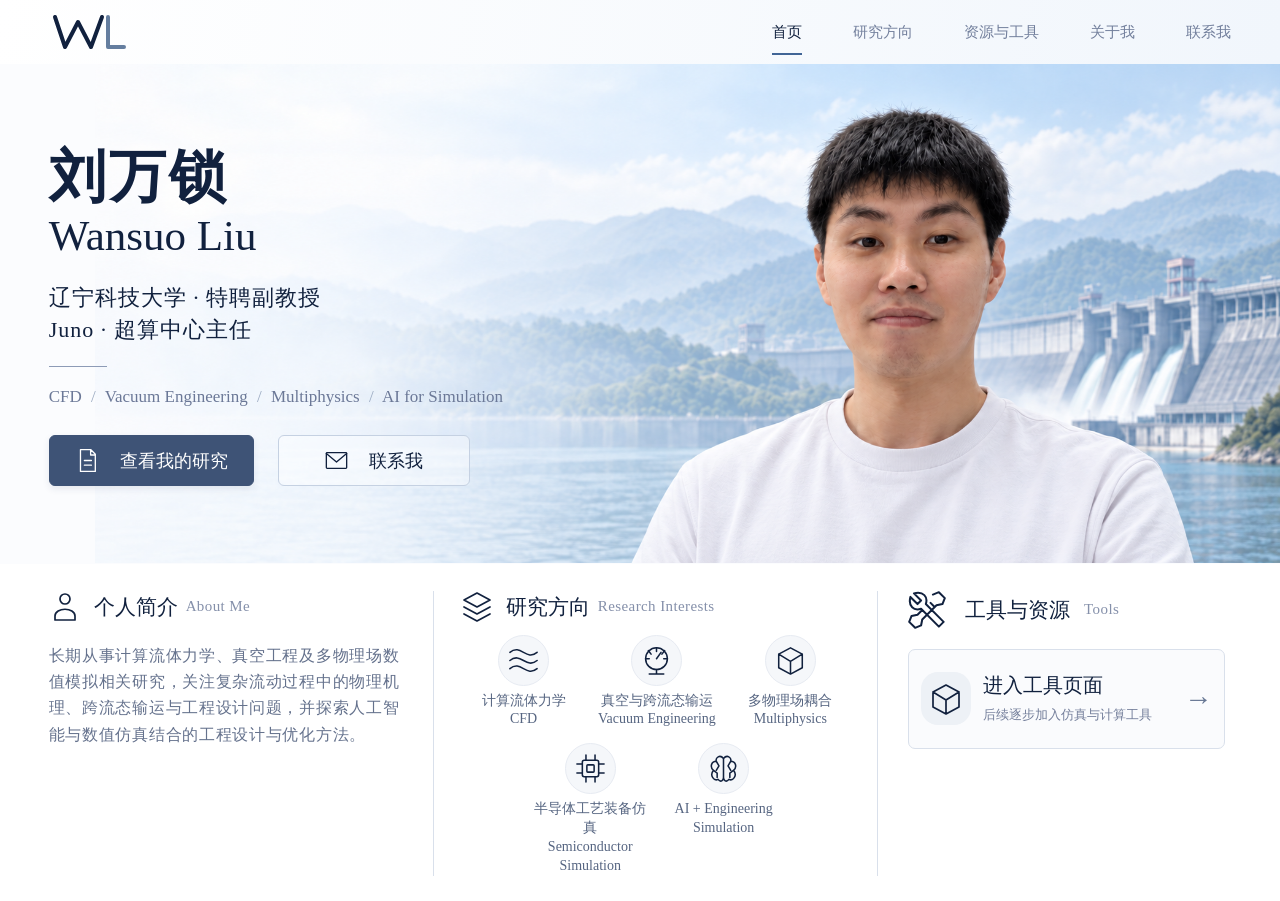
==== index.html @ 95e62588 "Add WL logo and copyable contact email dialog; version static resources" ====
<!doctype html>
<html lang="zh-CN">
<head>
  <meta charset="utf-8"><meta name="viewport" content="width=device-width, initial-scale=1">
  <title>刘万锁 Wansuo Liu | 个人主页</title>
  <meta name="description" content="刘万锁，辽宁科技大学特聘副教授，Juno 超算中心主任。计算流体力学、真空工程、多物理场耦合及 AI 工程仿真。">
  <link rel="icon" href="assets/favicon.svg" type="image/svg+xml"><link rel="stylesheet" href="styles.css?v=20260923-2">
</head>
<body>
  <svg class="icon-defs" xmlns="http://www.w3.org/2000/svg" aria-hidden="true"><defs>
    <symbol id="person" viewBox="0 0 32 32"><circle cx="16" cy="8" r="5"/><path d="M6 29v-4c0-9 20-9 20 0v4z"/></symbol>
    <symbol id="layers" viewBox="0 0 32 32"><path d="m3 9 13-7 13 7-13 7zM3 16l13 7 13-7M3 23l13 7 13-7"/></symbol>
    <symbol id="cube" viewBox="0 0 32 32"><path d="m3 9 13-7 13 7v15l-13 7-13-7zM3 9l13 8 13-8M16 17v14"/></symbol>
    <symbol id="waves" viewBox="0 0 32 32"><path d="M1 7c12-10 18 10 30 0M1 16c12-10 18 10 30 0M1 25c12-10 18 10 30 0"/></symbol>
    <symbol id="gauge" viewBox="0 0 32 32"><circle cx="16" cy="14" r="12"/><path d="M16 2v4M4 14h4M24 14h4M7 5l3 4M25 5l-3 4M16 14l5-7M16 26v5M8 31h16"/></symbol>
    <symbol id="chip" viewBox="0 0 32 32"><rect x="7" y="7" width="18" height="18" rx="2"/><rect x="12" y="12" width="8" height="8" rx="1"/><path d="M11 1v6M21 1v6M11 25v6M21 25v6M1 11h6M1 21h6M25 11h6M25 21h6"/></symbol>
    <symbol id="brain" viewBox="0 0 32 32"><path d="M16 5c-4-5-9-1-8 3-6 0-7 7-3 10-5 6 1 12 5 10 3 4 6 1 6-2V5Zm0 0c4-5 9-1 8 3 6 0 7 7 3 10 5 6-1 12-5 10-3 4-6 1-6-2M8 8l3 5-3 5M5 18l4 3v5M24 8l-3 5 3 5M27 18l-4 3v5"/></symbol>
    <symbol id="tools" viewBox="0 0 32 32"><path d="m5 2 6 6-3 3-6-6c-2 8 3 12 9 10l15 15 4-4-15-15C17 5 13 0 5 2ZM21 3l5-2 5 5-2 5-5 1-12 12-1 5-5 2-5-5 2-5 5-1 4-4M19 10l3 3"/></symbol>
    <symbol id="mail" viewBox="0 0 32 32"><rect x="3" y="6" width="26" height="20" rx="1"/><path d="m3 7 13 11L29 7"/></symbol>
    <symbol id="document" viewBox="0 0 32 32"><path d="M7 2h13l6 6v22H7zM20 2v7h6M12 16h9M12 22h9"/></symbol>
  </defs></svg>
  <header class="site-header">
    <a class="brand" href="index.html" aria-label="刘万锁 首页"><img class="brand-logo" src="assets/logo.svg" width="80" height="48" alt="WL 标志"></a>
    <nav aria-label="主导航"><a class="active" href="index.html" aria-current="page">首页</a><a href="#research">研究方向</a><a href="tools.html">资源与工具</a><a href="#about">关于我</a><button type="button" data-contact>联系我</button></nav>
  </header>
  <main>
    <section class="hero" aria-labelledby="name">
      <img class="hero-art" src="assets/hero.png" alt="刘万锁身着白色上衣，背景为浅蓝色水库、水坝与群山" fetchpriority="high">
      <div class="hero-copy">
        <h1 id="name">刘万锁<span lang="en">Wansuo Liu</span></h1>
        <p class="affiliation">辽宁科技大学 · 特聘副教授<br>Juno · 超算中心主任</p>
        <div class="rule"></div>
        <p class="specialties" lang="en">CFD <i>/</i> Vacuum Engineering <i>/</i> Multiphysics <i>/</i> AI for Simulation</p>
        <div class="actions"><a class="button primary" href="#research"><svg><use href="#document"/></svg>查看我的研究</a><button class="button secondary" type="button" data-contact><svg><use href="#mail"/></svg>联系我</button></div>
      </div>
    </section>
    <div class="information">
      <section class="column about" id="about" aria-labelledby="about-title">
        <h2 id="about-title"><svg><use href="#person"/></svg>个人简介 <span lang="en">About Me</span></h2>
        <p>长期从事计算流体力学、真空工程及多物理场数值模拟相关研究，关注复杂流动过程中的物理机理、跨流态输运与工程设计问题，并探索人工智能与数值仿真结合的工程设计与优化方法。</p>
      </section>
      <section class="column research" id="research" aria-labelledby="research-title">
        <h2 id="research-title"><svg><use href="#layers"/></svg>研究方向 <span lang="en">Research Interests</span></h2>
        <ul class="research-grid">
          <li><div class="round-icon"><svg><use href="#waves"/></svg></div><span>计算流体力学</span><small lang="en">CFD</small></li>
          <li><div class="round-icon"><svg><use href="#gauge"/></svg></div><span>真空与跨流态输运</span><small lang="en">Vacuum Engineering</small></li>
          <li><div class="round-icon"><svg><use href="#cube"/></svg></div><span>多物理场耦合</span><small lang="en">Multiphysics</small></li>
          <li><div class="round-icon"><svg><use href="#chip"/></svg></div><span>半导体工艺装备仿真</span><small lang="en">Semiconductor<br>Simulation</small></li>
          <li><div class="round-icon"><svg><use href="#brain"/></svg></div><span lang="en">AI + Engineering<br>Simulation</span></li>
        </ul>
      </section>
      <section class="column resources" aria-labelledby="tools-title">
        <h2 id="tools-title"><svg><use href="#tools"/></svg>工具与资源 <span lang="en">Tools</span></h2>
        <a class="tool-entry" href="tools.html"><span class="tool-icon"><svg><use href="#cube"/></svg></span><span><strong>进入工具页面</strong><small>后续逐步加入仿真与计算工具</small></span><span class="arrow" aria-hidden="true">→</span></a>
      </section>
    </div>
  </main>
  <dialog id="contact-dialog" aria-labelledby="contact-title" aria-describedby="contact-note">
    <button class="dialog-close" aria-label="关闭" type="button">×</button>
    <span class="contact-label" lang="en">CONTACT</span>
    <h2 id="contact-title">联系我</h2>
    <p id="contact-note">欢迎通过邮箱与我联系。</p>
    <label class="email-label" for="contact-email">电子邮箱</label>
    <input id="contact-email" type="text" value="loerwalson@sina.com" readonly spellcheck="false" aria-label="电子邮箱地址">
    <div class="contact-actions"><button class="button primary" id="copy-email" type="button">复制邮箱地址</button><a class="email-link" href="mailto:loerwalson@sina.com">发送邮件 ↗</a></div>
    <p id="copy-status" role="status" aria-live="polite"></p>
  </dialog>
  <script src="script.js?v=20260923-2"></script>
</body></html>
---- styles.css ----
:root{--ink:#11213e;--muted:#747f9b;--line:#d9e0eb;--serif:"Times New Roman","Noto Serif CJK SC","Songti SC",SimSun,serif;--sans:Arial,"Microsoft YaHei",sans-serif}*{box-sizing:border-box}html{scroll-behavior:smooth}body{margin:0;background:#fff;color:var(--ink);font-family:var(--serif);-webkit-font-smoothing:antialiased}a{color:inherit;text-decoration:none}button{font:inherit;color:inherit;cursor:pointer}button,a{-webkit-tap-highlight-color:transparent}a:focus-visible,button:focus-visible{outline:3px solid #527cab;outline-offset:5px}svg{width:32px;height:32px;fill:none;stroke:currentColor;stroke-width:1.7;stroke-linecap:round;stroke-linejoin:round;flex-shrink:0}.icon-defs{position:absolute;width:0;height:0;overflow:hidden}.site-header{height:64px;padding:0 3.8%;display:flex;align-items:center;justify-content:space-between;background:linear-gradient(100deg,#fff,#f1f6fc);gap:40px}.brand{display:flex;align-items:center;gap:15px;white-space:nowrap}.brand strong{font-size:28px}.brand span{font-size:21px;color:var(--muted)}nav{display:flex;align-items:center;justify-content:space-between;gap:clamp(24px,4vw,64px);height:100%;font-family:var(--sans);font-size:15px}nav a,nav button{position:relative;display:flex;align-items:center;height:100%;border:0;background:none;padding:0;color:#727f9c}nav a:hover,nav button:hover{color:var(--ink)}nav .active{color:var(--ink)}nav .active:after{content:"";position:absolute;bottom:9px;height:2px;background:#416596;left:0;right:0}.hero{position:relative;height:610px;overflow:hidden;background:#eff5fa}.hero-art{width:100%;height:100%;display:block;object-fit:cover;object-position:center}.hero-copy{position:absolute;top:142px;left:3.8%;width:44%;z-index:1}h1{margin:0;font-size:68px;line-height:1.12;font-weight:700;letter-spacing:3px}h1 span{display:block;font-size:50px;font-weight:400;letter-spacing:0;margin-top:3px}.affiliation{font-size:25px;line-height:1.45;letter-spacing:1px;margin:29px 0 0}.rule{height:1.5px;width:58px;background:#8d9bb6;margin:25px 0 21px}.specialties{font-size:19px;line-height:1.6;color:#6b7897;margin:0;white-space:nowrap}.specialties i{font-style:normal;color:#9cabc2;margin:0 8px}.actions{display:flex;gap:26px;margin-top:32px}.button{display:inline-flex;align-items:center;justify-content:center;gap:20px;min-height:59px;border:1px solid #c5d1e2;border-radius:6px;padding:12px 30px;font-size:20px;white-space:nowrap;transition:background .15s}.button svg{width:25px;height:25px}.primary{color:#fff;background:#3e5376;border-color:#3e5376;box-shadow:0 3px 7px #20395e18}.primary:hover{background:#2c4163}.secondary{background:#ffffff65;min-width:192px}.secondary:hover{background:#fff}.information{display:grid;grid-template-columns:32% 37% 31%;padding:36px 2.4% 48px 3.8%;min-height:412px}.column{min-width:0;padding:0 34px 0 0}.column+.column{border-left:1px solid var(--line);padding:0 28px 0 39px}h2{display:flex;align-items:center;gap:19px;font-weight:400;font-size:23px;margin:0 0 28px;white-space:nowrap}h2>span{font-size:16px;color:#8590aa;letter-spacing:.4px;margin-left:-5px}h2 svg{width:32px;height:32px}.about p{font-size:17px;color:#65728d;line-height:1.65;letter-spacing:.7px;margin:0}.research h2{margin-bottom:18px}.research-grid{display:grid;grid-template-columns:repeat(6,1fr);gap:23px 8px;list-style:none;margin:0;padding:0;text-align:center}.research-grid li{grid-column:span 2;color:#566581;font-size:15px;line-height:1.35}.research-grid li:nth-child(4){grid-column:2 /span 2}.research-grid li:nth-child(5){grid-column:4 /span 2}.round-icon{width:68px;height:68px;border:1px solid #e7ebf2;border-radius:50%;background:#f5f7fa;display:grid;place-items:center;margin:0 auto 6px;color:var(--ink)}.round-icon svg{width:35px;height:35px}.research-grid small{display:block;font-size:15px}.column.resources{padding-right:0;padding-left:45px}.tool-entry{display:flex;gap:18px;align-items:center;min-height:114px;border:1px solid var(--line);background:#fafbfd;border-radius:7px;padding:18px 16px}.tool-entry:hover{background:#f0f4f9;border-color:#a2b3ca}.tool-icon{background:#edf1f6;border-radius:17px;display:grid;place-items:center;width:59px;height:61px;flex-shrink:0}.tool-entry strong{font-weight:400;font-size:22px;display:block;white-space:nowrap}.tool-entry small{font-size:14px;color:var(--muted);display:block;margin-top:6px;line-height:1.5}.arrow{font-size:28px;margin-left:auto;color:#667693}.resources h2{gap:19px}.resources h2 svg{width:38px;height:38px}dialog{border:1px solid var(--line);border-radius:8px;padding:35px;max-width:calc(100% - 40px);color:var(--ink);box-shadow:0 12px 80px #142d4630}dialog::backdrop{background:#14233c66}dialog h2{margin-bottom:18px}dialog p{font-size:18px;line-height:1.6}dialog a{text-decoration:underline}.dialog-close{position:absolute;top:7px;right:12px;font-family:var(--sans);font-size:26px;border:0;background:none}.tools-main{max-width:1000px;margin:100px auto;padding:0 32px}.tools-main h1{font-size:42px;letter-spacing:0}.tools-main h1 span{font-size:25px;color:var(--muted);margin-top:12px}.tools-main p{margin:36px 0;color:var(--muted);font-size:20px}.tools-main .button{font-size:17px;min-height:48px}
@media(min-width:901px) and (max-height:950px){.hero{height:clamp(415px,55.5vh,526px)}.hero-copy{top:clamp(55px,9vh,86px)}h1{font-size:57px}h1 span{font-size:43px}.affiliation{font-size:22px;margin-top:22px}.rule{margin:20px 0 16px}.specialties{font-size:17px}.specialties i{margin:0 5px}.actions{margin-top:25px;gap:24px}.button{min-height:51px;font-size:18px;padding:10px 25px}.information{padding-top:27px;padding-bottom:25px;min-height:0}.column{padding-right:27px}.column+.column{padding-left:27px;padding-right:24px}.column.resources{padding-left:30px}h2{font-size:21px;gap:13px;margin-bottom:20px}h2>span{font-size:15px}.about p{font-size:16px;line-height:1.65}.research h2{margin-bottom:12px}.research-grid{row-gap:14px}.round-icon{width:51px;height:51px}.round-icon svg{width:29px;height:29px}.research-grid li,.research-grid small{font-size:14px}.tool-entry{min-height:100px;gap:12px;padding:14px 12px}.tool-entry strong{font-size:20px}.tool-entry small{font-size:13px}.tool-icon{width:50px;height:53px}}
@media(max-width:1100px) and (min-width:901px){.brand span{font-size:17px}nav{gap:25px}.hero-copy{width:50%}.specialties{font-size:15px}h2>span{display:none}.column.resources{padding-left:24px}.tool-entry{gap:9px}.tool-icon{width:40px}.tool-entry strong{font-size:18px}.tool-entry small{font-size:13px}}
@media(max-width:900px){.site-header{height:auto;min-height:95px;flex-wrap:wrap;padding:15px 6% 0;gap:12px}.brand strong{font-size:25px}.brand span{font-size:19px}nav{width:100%;height:40px;gap:12px;font-size:14px}nav .active:after{bottom:0}.hero{height:auto;padding:52px 6% 0;display:flex;flex-direction:column}.hero-copy{position:relative;top:auto;left:auto;width:100%;order:0}.hero-art{position:relative;order:1;width:calc(100% + 12vw);max-width:none;margin:26px -6vw 0;height:440px;object-fit:cover;object-position:80% center}.hero-copy h1{font-size:52px}.hero-copy h1 span{font-size:37px}.affiliation{font-size:21px;margin-top:23px}.specialties{white-space:normal;font-size:17px;max-width:520px}.rule{margin:22px 0 16px}.actions{gap:16px;margin-top:25px}.button{font-size:17px;min-height:50px;padding:10px 20px;gap:12px}.secondary{min-width:140px}.information{display:block;padding:0 6%;min-height:0}.column,.column+.column,.column.resources{padding:30px 0;border-left:0;border-bottom:1px solid var(--line)}.column:last-child{border-bottom:0;padding-bottom:42px}h2{font-size:22px;margin-bottom:20px}h2>span{font-size:15px}.about p{font-size:17px;line-height:1.85}.research-grid{max-width:540px;row-gap:24px;margin:auto}.tool-entry{max-width:540px}.tools-main{margin-top:60px}}
@media(max-width:480px){.hero{padding-top:38px}.hero-art{height:345px;object-position:77% center}.hero-copy h1{font-size:46px}.hero-copy h1 span{font-size:33px}.affiliation{font-size:19px;letter-spacing:0}.specialties{font-size:16px}.specialties i{margin:0 4px}.actions{gap:12px}.button{font-size:16px;padding:10px 16px}.secondary{min-width:125px}.research-grid{gap:22px 5px}.research-grid li,.research-grid small{font-size:13px}.round-icon{width:60px;height:60px}.tool-entry strong{font-size:20px}.tool-entry small{font-size:13px}}
@media(min-width:901px) and (max-height:950px){.hero{background:#fbfcfe}.hero-art{position:absolute;right:0;width:auto;height:100%;object-fit:contain;object-position:right top}}
@media(min-width:901px) and (max-height:800px){.hero{height:390px}.hero-copy{top:43px}h1{font-size:53px}h1 span{font-size:40px}.affiliation{margin-top:18px}.rule{margin:16px 0 14px}.actions{margin-top:20px}.information{padding-top:23px;padding-bottom:15px}.research-grid{row-gap:12px}}
.brand-logo{display:block;width:80px;height:48px}
#contact-dialog{width:460px;padding:38px 36px 24px;background:#fff}
.contact-label{display:block;font:11px var(--sans);letter-spacing:3px;color:var(--muted);margin-bottom:13px}
#contact-title{font-size:29px;margin-bottom:12px}
#contact-note{font-size:16px;color:var(--muted);margin:0 0 27px}
.email-label{display:block;font:13px var(--sans);color:#66758b;margin-bottom:9px}
#contact-email{display:block;width:100%;border:1px solid var(--line);border-radius:5px;background:#f7f9fc;color:var(--ink);font:20px var(--sans);padding:16px 14px;user-select:all}
#contact-email:focus{outline:2px solid #6b86ab;outline-offset:2px}
.contact-actions{display:flex;gap:25px;align-items:center;margin-top:22px}
.contact-actions .button{font:15px var(--sans);min-height:45px;padding:10px 18px}
.email-link{font-size:16px;text-decoration:none;white-space:nowrap}
#copy-status{min-height:22px;margin:17px 0 0;font:13px/1.6 var(--sans);color:#54715d}
@media(max-width:480px){#contact-dialog{padding:33px 23px 19px}.brand-logo{width:67px;height:40px}#contact-email{font-size:18px;padding:14px 11px}.contact-actions{gap:20px}.contact-actions .button{font-size:14px;padding:10px 14px}.email-link{font-size:15px}}
@media(prefers-reduced-motion:reduce){html{scroll-behavior:auto}*{transition:none!important}}
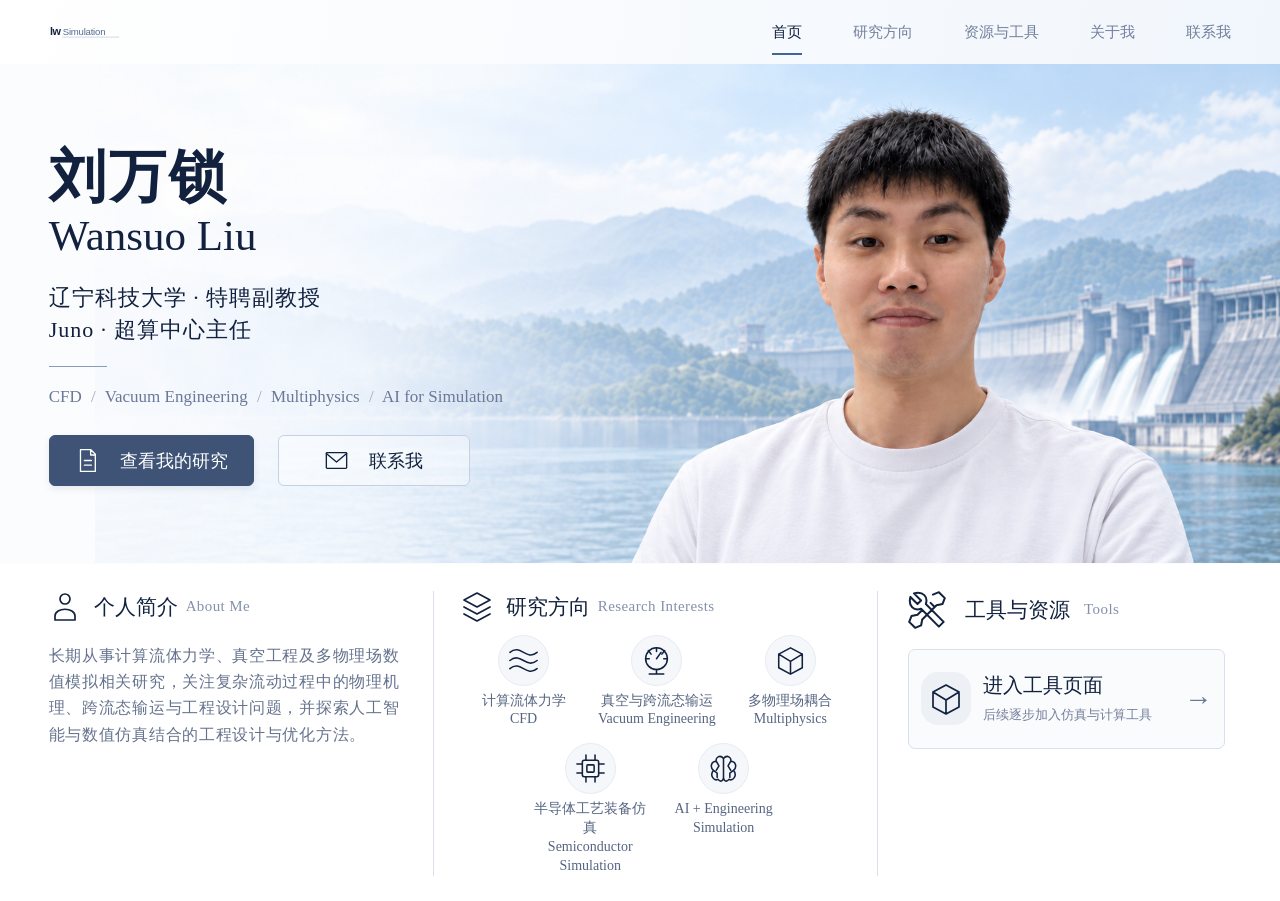
==== commit 11274776: "Sync homepage branding to lwSimulation" ====
--- a/index.html
+++ b/index.html
@@ -2,9 +2,9 @@
 <html lang="zh-CN">
 <head>
   <meta charset="utf-8"><meta name="viewport" content="width=device-width, initial-scale=1">
-  <title>刘万锁 Wansuo Liu | 个人主页</title>
-  <meta name="description" content="刘万锁，辽宁科技大学特聘副教授，Juno 超算中心主任。计算流体力学、真空工程、多物理场耦合及 AI 工程仿真。">
-  <link rel="icon" href="assets/favicon.svg" type="image/svg+xml"><link rel="stylesheet" href="styles.css?v=20260923-2">
+  <title>lwSimulation | 刘万锁 Wansuo Liu</title>
+  <meta name="description" content="lwSimulation — 刘万锁个人主页。辽宁科技大学特聘副教授，Juno 超算中心主任。计算流体力学、真空工程、多物理场耦合及 AI 工程仿真。">
+  <link rel="icon" href="assets/favicon.svg" type="image/svg+xml"><link rel="stylesheet" href="styles.css?v=20260923-3">
 </head>
 <body>
   <svg class="icon-defs" xmlns="http://www.w3.org/2000/svg" aria-hidden="true"><defs>
@@ -20,7 +20,7 @@
     <symbol id="document" viewBox="0 0 32 32"><path d="M7 2h13l6 6v22H7zM20 2v7h6M12 16h9M12 22h9"/></symbol>
   </defs></svg>
   <header class="site-header">
-    <a class="brand" href="index.html" aria-label="刘万锁 首页"><img class="brand-logo" src="assets/logo.svg" width="80" height="48" alt="WL 标志"></a>
+    <a class="brand" href="index.html" aria-label="lwSimulation 首页"><img class="brand-logo" src="assets/logo.svg" width="190" height="48" alt="lwSimulation"></a>
     <nav aria-label="主导航"><a class="active" href="index.html" aria-current="page">首页</a><a href="#research">研究方向</a><a href="tools.html">资源与工具</a><a href="#about">关于我</a><button type="button" data-contact>联系我</button></nav>
   </header>
   <main>
@@ -65,5 +65,5 @@
     <div class="contact-actions"><button class="button primary" id="copy-email" type="button">复制邮箱地址</button><a class="email-link" href="mailto:loerwalson@sina.com">发送邮件 ↗</a></div>
     <p id="copy-status" role="status" aria-live="polite"></p>
   </dialog>
-  <script src="script.js?v=20260923-2"></script>
+  <script src="script.js?v=20260923-3"></script>
 </body></html>
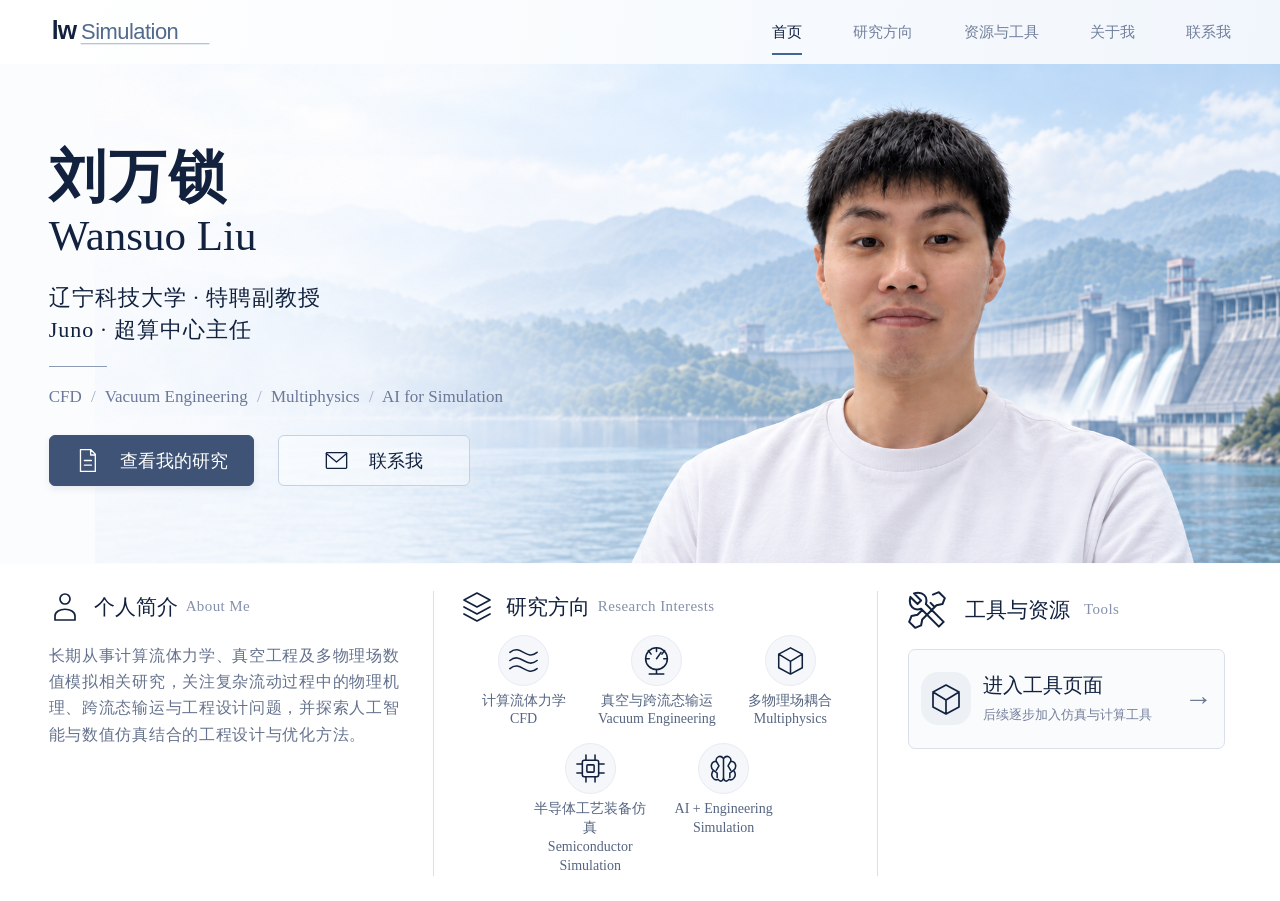
==== commit d39955d8: "Load lwSimulation brand styling" ====
--- a/index.html
+++ b/index.html
@@ -4,7 +4,7 @@
   <meta charset="utf-8"><meta name="viewport" content="width=device-width, initial-scale=1">
   <title>lwSimulation | 刘万锁 Wansuo Liu</title>
   <meta name="description" content="lwSimulation — 刘万锁个人主页。辽宁科技大学特聘副教授，Juno 超算中心主任。计算流体力学、真空工程、多物理场耦合及 AI 工程仿真。">
-  <link rel="icon" href="assets/favicon.svg" type="image/svg+xml"><link rel="stylesheet" href="styles.css?v=20260923-3">
+  <link rel="icon" href="assets/favicon.svg" type="image/svg+xml"><link rel="stylesheet" href="styles.css?v=20260923-3"><link rel="stylesheet" href="brand.css?v=20260923-1">
 </head>
 <body>
   <svg class="icon-defs" xmlns="http://www.w3.org/2000/svg" aria-hidden="true"><defs>
--- a/brand.css
+++ b/brand.css
@@ -0,0 +1 @@
+.brand-logo{display:block;width:184px;height:44px;object-fit:contain;object-position:left center}.brand{min-width:184px}@media(max-width:1100px) and (min-width:901px){.brand-logo{width:160px;height:40px}.brand{min-width:160px}}@media(max-width:900px){.brand-logo{width:166px;height:42px}.brand{min-width:0}}@media(max-width:480px){.brand-logo{width:150px;height:38px}}
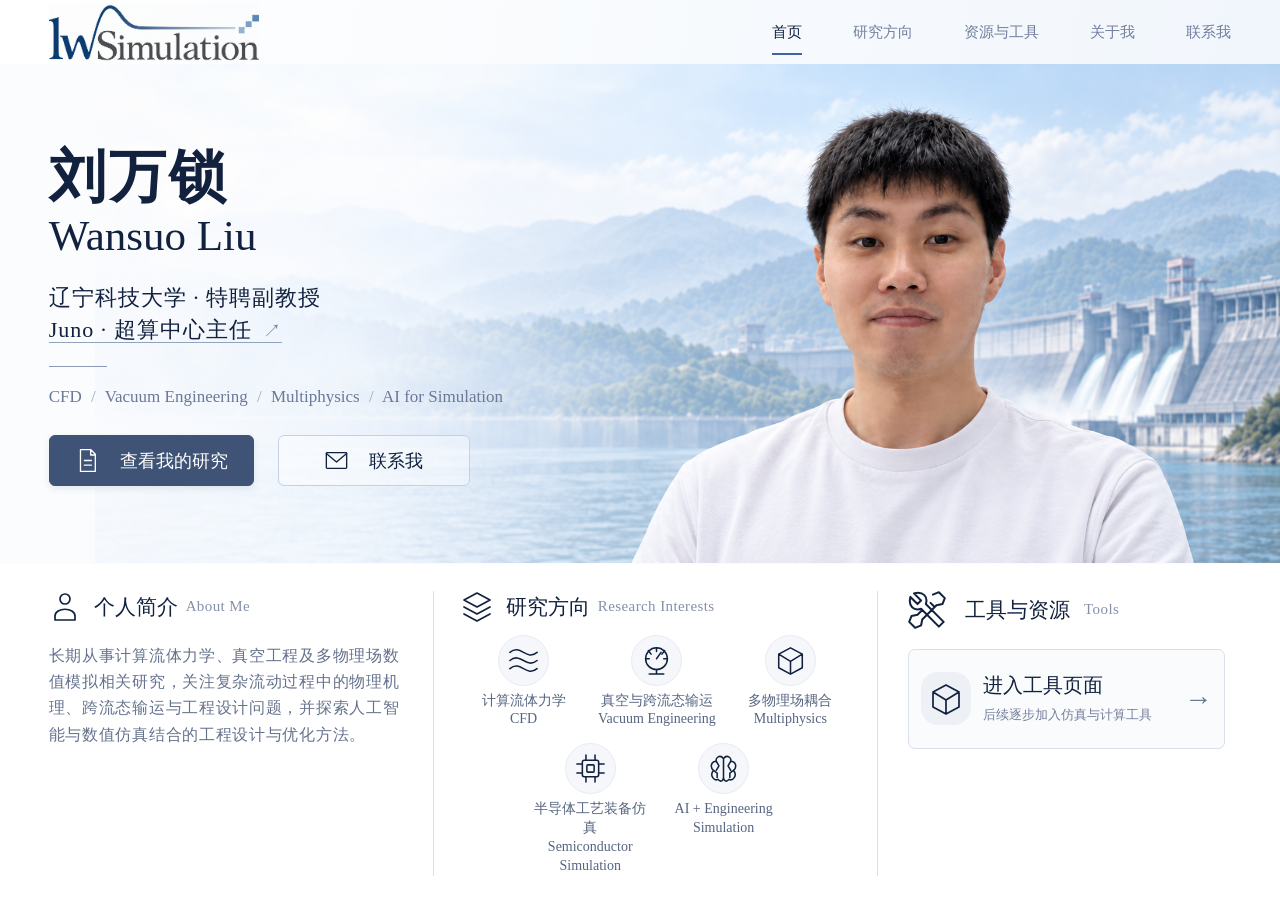
==== commit 1e428d3a: "Use supplied lwSimulation logo and add paged Juno research and engineering story" ====
--- a/index.html
+++ b/index.html
@@ -4,7 +4,7 @@
   <meta charset="utf-8"><meta name="viewport" content="width=device-width, initial-scale=1">
   <title>lwSimulation | 刘万锁 Wansuo Liu</title>
   <meta name="description" content="lwSimulation — 刘万锁个人主页。辽宁科技大学特聘副教授，Juno 超算中心主任。计算流体力学、真空工程、多物理场耦合及 AI 工程仿真。">
-  <link rel="icon" href="assets/favicon.svg" type="image/svg+xml"><link rel="stylesheet" href="styles.css?v=20260923-3"><link rel="stylesheet" href="brand.css?v=20260923-1">
+  <link rel="icon" href="assets/favicon.svg" type="image/svg+xml"><link rel="stylesheet" href="styles.css?v=20260923-3"><link rel="stylesheet" href="brand.css?v=20260924-1">
 </head>
 <body>
   <svg class="icon-defs" xmlns="http://www.w3.org/2000/svg" aria-hidden="true"><defs>
@@ -20,7 +20,7 @@
     <symbol id="document" viewBox="0 0 32 32"><path d="M7 2h13l6 6v22H7zM20 2v7h6M12 16h9M12 22h9"/></symbol>
   </defs></svg>
   <header class="site-header">
-    <a class="brand" href="index.html" aria-label="lwSimulation 首页"><img class="brand-logo" src="assets/logo.svg" width="190" height="48" alt="lwSimulation"></a>
+    <a class="brand" href="index.html" aria-label="lwSimulation 首页"><img class="brand-logo" src="assets/lwsimulation-logo.png" width="1254" height="1254" alt="lwSimulation"></a>
     <nav aria-label="主导航"><a class="active" href="index.html" aria-current="page">首页</a><a href="#research">研究方向</a><a href="tools.html">资源与工具</a><a href="#about">关于我</a><button type="button" data-contact>联系我</button></nav>
   </header>
   <main>
@@ -28,7 +28,7 @@
       <img class="hero-art" src="assets/hero.png" alt="刘万锁身着白色上衣，背景为浅蓝色水库、水坝与群山" fetchpriority="high">
       <div class="hero-copy">
         <h1 id="name">刘万锁<span lang="en">Wansuo Liu</span></h1>
-        <p class="affiliation">辽宁科技大学 · 特聘副教授<br>Juno · 超算中心主任</p>
+        <p class="affiliation">辽宁科技大学 · 特聘副教授<br><a class="juno-entry" href="juno.html">Juno · 超算中心主任 <span aria-hidden="true">↗</span></a></p>
         <div class="rule"></div>
         <p class="specialties" lang="en">CFD <i>/</i> Vacuum Engineering <i>/</i> Multiphysics <i>/</i> AI for Simulation</p>
         <div class="actions"><a class="button primary" href="#research"><svg><use href="#document"/></svg>查看我的研究</a><button class="button secondary" type="button" data-contact><svg><use href="#mail"/></svg>联系我</button></div>
--- a/brand.css
+++ b/brand.css
@@ -1 +1,8 @@
-.brand-logo{display:block;width:184px;height:44px;object-fit:contain;object-position:left center}.brand{min-width:184px}@media(max-width:1100px) and (min-width:901px){.brand-logo{width:160px;height:40px}.brand{min-width:160px}}@media(max-width:900px){.brand-logo{width:166px;height:42px}.brand{min-width:0}}@media(max-width:480px){.brand-logo{width:150px;height:38px}}
+/* Use the supplied image unchanged; the frame hides its large white margins. */
+.brand{position:relative;display:block;width:210px;height:59px;min-width:210px;overflow:hidden;flex-shrink:0}
+.brand .brand-logo{position:absolute;display:block;width:116%;height:auto;max-width:none;left:-7.8%;top:-144%;mix-blend-mode:multiply}
+.juno-entry{border-bottom:1px solid #91a3bd;text-decoration:none;text-underline-offset:5px;transition:color .2s}
+.juno-entry span{font:18px Arial,sans-serif;margin-left:5px;color:#7288a6}
+.juno-entry:hover{color:#496d99;border-color:#496d99}
+@media(max-width:1100px){.brand{width:185px;height:52px;min-width:185px}}
+@media(max-width:480px){.brand{width:168px;height:47px;min-width:168px}.juno-entry span{font-size:15px}}
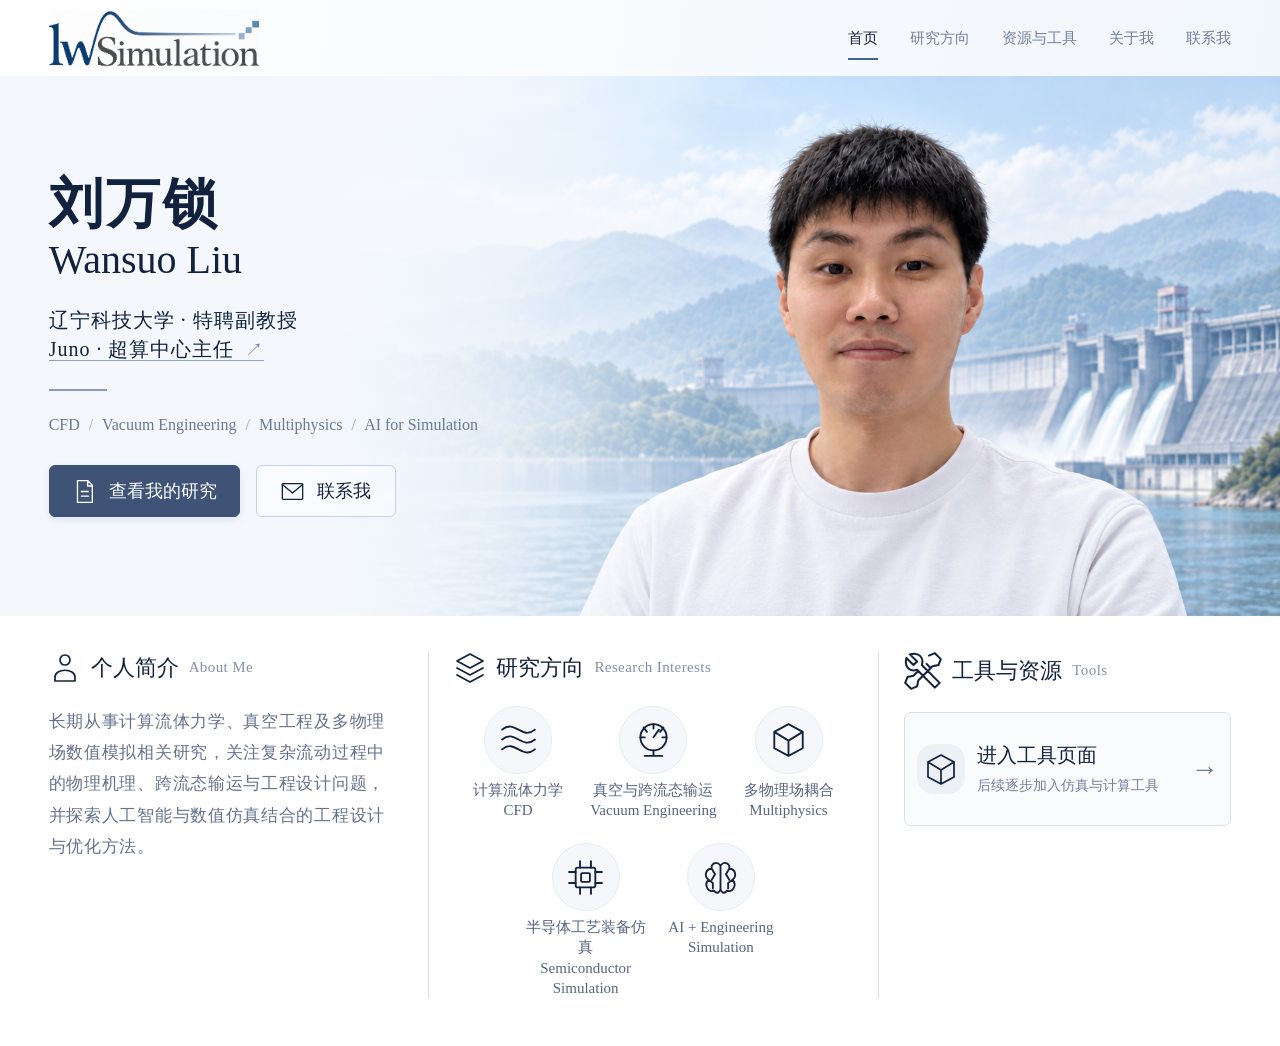
==== commit d39ad10b: "Make homepage responsive by width with stable layered hero" ====
--- a/index.html
+++ b/index.html
@@ -4,7 +4,7 @@
   <meta charset="utf-8"><meta name="viewport" content="width=device-width, initial-scale=1">
   <title>lwSimulation | 刘万锁 Wansuo Liu</title>
   <meta name="description" content="lwSimulation — 刘万锁个人主页。辽宁科技大学特聘副教授，Juno 超算中心主任。计算流体力学、真空工程、多物理场耦合及 AI 工程仿真。">
-  <link rel="icon" href="assets/favicon.svg" type="image/svg+xml"><link rel="stylesheet" href="styles.css?v=20260923-3"><link rel="stylesheet" href="brand.css?v=20260924-1">
+  <link rel="icon" href="assets/favicon.svg" type="image/svg+xml"><link rel="stylesheet" href="styles.css?v=20260924-2"><link rel="stylesheet" href="brand.css?v=20260924-1">
 </head>
 <body>
   <svg class="icon-defs" xmlns="http://www.w3.org/2000/svg" aria-hidden="true"><defs>
@@ -25,7 +25,9 @@
   </header>
   <main>
     <section class="hero" aria-labelledby="name">
-      <img class="hero-art" src="assets/hero.png" alt="刘万锁身着白色上衣，背景为浅蓝色水库、水坝与群山" fetchpriority="high">
+      <div class="hero-visual">
+      <img class="hero-art" src="assets/hero.png" alt="刘万锁身着白色上衣，背景为浅蓝色水库、水坝与群山" fetchpriority="high" width="1931" height="814">
+      </div>
       <div class="hero-copy">
         <h1 id="name">刘万锁<span lang="en">Wansuo Liu</span></h1>
         <p class="affiliation">辽宁科技大学 · 特聘副教授<br><a class="juno-entry" href="juno.html">Juno · 超算中心主任 <span aria-hidden="true">↗</span></a></p>
@@ -65,5 +67,5 @@
     <div class="contact-actions"><button class="button primary" id="copy-email" type="button">复制邮箱地址</button><a class="email-link" href="mailto:loerwalson@sina.com">发送邮件 ↗</a></div>
     <p id="copy-status" role="status" aria-live="polite"></p>
   </dialog>
-  <script src="script.js?v=20260923-3"></script>
+  <script src="script.js?v=20260924-2"></script>
 </body></html>
--- a/styles.css
+++ b/styles.css
@@ -1,10 +1,4 @@
 :root{--ink:#11213e;--muted:#747f9b;--line:#d9e0eb;--serif:"Times New Roman","Noto Serif CJK SC","Songti SC",SimSun,serif;--sans:Arial,"Microsoft YaHei",sans-serif}*{box-sizing:border-box}html{scroll-behavior:smooth}body{margin:0;background:#fff;color:var(--ink);font-family:var(--serif);-webkit-font-smoothing:antialiased}a{color:inherit;text-decoration:none}button{font:inherit;color:inherit;cursor:pointer}button,a{-webkit-tap-highlight-color:transparent}a:focus-visible,button:focus-visible{outline:3px solid #527cab;outline-offset:5px}svg{width:32px;height:32px;fill:none;stroke:currentColor;stroke-width:1.7;stroke-linecap:round;stroke-linejoin:round;flex-shrink:0}.icon-defs{position:absolute;width:0;height:0;overflow:hidden}.site-header{height:64px;padding:0 3.8%;display:flex;align-items:center;justify-content:space-between;background:linear-gradient(100deg,#fff,#f1f6fc);gap:40px}.brand{display:flex;align-items:center;gap:15px;white-space:nowrap}.brand strong{font-size:28px}.brand span{font-size:21px;color:var(--muted)}nav{display:flex;align-items:center;justify-content:space-between;gap:clamp(24px,4vw,64px);height:100%;font-family:var(--sans);font-size:15px}nav a,nav button{position:relative;display:flex;align-items:center;height:100%;border:0;background:none;padding:0;color:#727f9c}nav a:hover,nav button:hover{color:var(--ink)}nav .active{color:var(--ink)}nav .active:after{content:"";position:absolute;bottom:9px;height:2px;background:#416596;left:0;right:0}.hero{position:relative;height:610px;overflow:hidden;background:#eff5fa}.hero-art{width:100%;height:100%;display:block;object-fit:cover;object-position:center}.hero-copy{position:absolute;top:142px;left:3.8%;width:44%;z-index:1}h1{margin:0;font-size:68px;line-height:1.12;font-weight:700;letter-spacing:3px}h1 span{display:block;font-size:50px;font-weight:400;letter-spacing:0;margin-top:3px}.affiliation{font-size:25px;line-height:1.45;letter-spacing:1px;margin:29px 0 0}.rule{height:1.5px;width:58px;background:#8d9bb6;margin:25px 0 21px}.specialties{font-size:19px;line-height:1.6;color:#6b7897;margin:0;white-space:nowrap}.specialties i{font-style:normal;color:#9cabc2;margin:0 8px}.actions{display:flex;gap:26px;margin-top:32px}.button{display:inline-flex;align-items:center;justify-content:center;gap:20px;min-height:59px;border:1px solid #c5d1e2;border-radius:6px;padding:12px 30px;font-size:20px;white-space:nowrap;transition:background .15s}.button svg{width:25px;height:25px}.primary{color:#fff;background:#3e5376;border-color:#3e5376;box-shadow:0 3px 7px #20395e18}.primary:hover{background:#2c4163}.secondary{background:#ffffff65;min-width:192px}.secondary:hover{background:#fff}.information{display:grid;grid-template-columns:32% 37% 31%;padding:36px 2.4% 48px 3.8%;min-height:412px}.column{min-width:0;padding:0 34px 0 0}.column+.column{border-left:1px solid var(--line);padding:0 28px 0 39px}h2{display:flex;align-items:center;gap:19px;font-weight:400;font-size:23px;margin:0 0 28px;white-space:nowrap}h2>span{font-size:16px;color:#8590aa;letter-spacing:.4px;margin-left:-5px}h2 svg{width:32px;height:32px}.about p{font-size:17px;color:#65728d;line-height:1.65;letter-spacing:.7px;margin:0}.research h2{margin-bottom:18px}.research-grid{display:grid;grid-template-columns:repeat(6,1fr);gap:23px 8px;list-style:none;margin:0;padding:0;text-align:center}.research-grid li{grid-column:span 2;color:#566581;font-size:15px;line-height:1.35}.research-grid li:nth-child(4){grid-column:2 /span 2}.research-grid li:nth-child(5){grid-column:4 /span 2}.round-icon{width:68px;height:68px;border:1px solid #e7ebf2;border-radius:50%;background:#f5f7fa;display:grid;place-items:center;margin:0 auto 6px;color:var(--ink)}.round-icon svg{width:35px;height:35px}.research-grid small{display:block;font-size:15px}.column.resources{padding-right:0;padding-left:45px}.tool-entry{display:flex;gap:18px;align-items:center;min-height:114px;border:1px solid var(--line);background:#fafbfd;border-radius:7px;padding:18px 16px}.tool-entry:hover{background:#f0f4f9;border-color:#a2b3ca}.tool-icon{background:#edf1f6;border-radius:17px;display:grid;place-items:center;width:59px;height:61px;flex-shrink:0}.tool-entry strong{font-weight:400;font-size:22px;display:block;white-space:nowrap}.tool-entry small{font-size:14px;color:var(--muted);display:block;margin-top:6px;line-height:1.5}.arrow{font-size:28px;margin-left:auto;color:#667693}.resources h2{gap:19px}.resources h2 svg{width:38px;height:38px}dialog{border:1px solid var(--line);border-radius:8px;padding:35px;max-width:calc(100% - 40px);color:var(--ink);box-shadow:0 12px 80px #142d4630}dialog::backdrop{background:#14233c66}dialog h2{margin-bottom:18px}dialog p{font-size:18px;line-height:1.6}dialog a{text-decoration:underline}.dialog-close{position:absolute;top:7px;right:12px;font-family:var(--sans);font-size:26px;border:0;background:none}.tools-main{max-width:1000px;margin:100px auto;padding:0 32px}.tools-main h1{font-size:42px;letter-spacing:0}.tools-main h1 span{font-size:25px;color:var(--muted);margin-top:12px}.tools-main p{margin:36px 0;color:var(--muted);font-size:20px}.tools-main .button{font-size:17px;min-height:48px}
-@media(min-width:901px) and (max-height:950px){.hero{height:clamp(415px,55.5vh,526px)}.hero-copy{top:clamp(55px,9vh,86px)}h1{font-size:57px}h1 span{font-size:43px}.affiliation{font-size:22px;margin-top:22px}.rule{margin:20px 0 16px}.specialties{font-size:17px}.specialties i{margin:0 5px}.actions{margin-top:25px;gap:24px}.button{min-height:51px;font-size:18px;padding:10px 25px}.information{padding-top:27px;padding-bottom:25px;min-height:0}.column{padding-right:27px}.column+.column{padding-left:27px;padding-right:24px}.column.resources{padding-left:30px}h2{font-size:21px;gap:13px;margin-bottom:20px}h2>span{font-size:15px}.about p{font-size:16px;line-height:1.65}.research h2{margin-bottom:12px}.research-grid{row-gap:14px}.round-icon{width:51px;height:51px}.round-icon svg{width:29px;height:29px}.research-grid li,.research-grid small{font-size:14px}.tool-entry{min-height:100px;gap:12px;padding:14px 12px}.tool-entry strong{font-size:20px}.tool-entry small{font-size:13px}.tool-icon{width:50px;height:53px}}
-@media(max-width:1100px) and (min-width:901px){.brand span{font-size:17px}nav{gap:25px}.hero-copy{width:50%}.specialties{font-size:15px}h2>span{display:none}.column.resources{padding-left:24px}.tool-entry{gap:9px}.tool-icon{width:40px}.tool-entry strong{font-size:18px}.tool-entry small{font-size:13px}}
-@media(max-width:900px){.site-header{height:auto;min-height:95px;flex-wrap:wrap;padding:15px 6% 0;gap:12px}.brand strong{font-size:25px}.brand span{font-size:19px}nav{width:100%;height:40px;gap:12px;font-size:14px}nav .active:after{bottom:0}.hero{height:auto;padding:52px 6% 0;display:flex;flex-direction:column}.hero-copy{position:relative;top:auto;left:auto;width:100%;order:0}.hero-art{position:relative;order:1;width:calc(100% + 12vw);max-width:none;margin:26px -6vw 0;height:440px;object-fit:cover;object-position:80% center}.hero-copy h1{font-size:52px}.hero-copy h1 span{font-size:37px}.affiliation{font-size:21px;margin-top:23px}.specialties{white-space:normal;font-size:17px;max-width:520px}.rule{margin:22px 0 16px}.actions{gap:16px;margin-top:25px}.button{font-size:17px;min-height:50px;padding:10px 20px;gap:12px}.secondary{min-width:140px}.information{display:block;padding:0 6%;min-height:0}.column,.column+.column,.column.resources{padding:30px 0;border-left:0;border-bottom:1px solid var(--line)}.column:last-child{border-bottom:0;padding-bottom:42px}h2{font-size:22px;margin-bottom:20px}h2>span{font-size:15px}.about p{font-size:17px;line-height:1.85}.research-grid{max-width:540px;row-gap:24px;margin:auto}.tool-entry{max-width:540px}.tools-main{margin-top:60px}}
-@media(max-width:480px){.hero{padding-top:38px}.hero-art{height:345px;object-position:77% center}.hero-copy h1{font-size:46px}.hero-copy h1 span{font-size:33px}.affiliation{font-size:19px;letter-spacing:0}.specialties{font-size:16px}.specialties i{margin:0 4px}.actions{gap:12px}.button{font-size:16px;padding:10px 16px}.secondary{min-width:125px}.research-grid{gap:22px 5px}.research-grid li,.research-grid small{font-size:13px}.round-icon{width:60px;height:60px}.tool-entry strong{font-size:20px}.tool-entry small{font-size:13px}}
-@media(min-width:901px) and (max-height:950px){.hero{background:#fbfcfe}.hero-art{position:absolute;right:0;width:auto;height:100%;object-fit:contain;object-position:right top}}
-@media(min-width:901px) and (max-height:800px){.hero{height:390px}.hero-copy{top:43px}h1{font-size:53px}h1 span{font-size:40px}.affiliation{margin-top:18px}.rule{margin:16px 0 14px}.actions{margin-top:20px}.information{padding-top:23px;padding-bottom:15px}.research-grid{row-gap:12px}}
 .brand-logo{display:block;width:80px;height:48px}
 #contact-dialog{width:460px;padding:38px 36px 24px;background:#fff}
 .contact-label{display:block;font:11px var(--sans);letter-spacing:3px;color:var(--muted);margin-bottom:13px}
@@ -19,3 +13,73 @@
 #copy-status{min-height:22px;margin:17px 0 0;font:13px/1.6 var(--sans);color:#54715d}
 @media(max-width:480px){#contact-dialog{padding:33px 23px 19px}.brand-logo{width:67px;height:40px}#contact-email{font-size:18px;padding:14px 11px}.contact-actions{gap:20px}.contact-actions .button{font-size:14px;padding:10px 14px}.email-link{font-size:15px}}
 @media(prefers-reduced-motion:reduce){html{scroll-behavior:auto}*{transition:none!important}}
+
+/* Width-driven page frame: height never selects a desktop layout. */
+:root{--page-width:1600px;--page-gutter:clamp(20px,3.8vw,60px)}
+.site-header{max-width:var(--page-width);margin-inline:auto;padding-inline:var(--page-gutter);gap:24px;min-height:76px;height:auto}
+.site-header nav{min-height:76px;gap:clamp(18px,2.5vw,40px);flex-wrap:wrap;justify-content:flex-end}
+.site-header nav a,.site-header nav button{min-height:44px;height:auto;white-space:nowrap}
+.site-header nav .active:after{bottom:0}
+.hero{isolation:isolate;display:grid;grid-template-columns:43% minmax(0,57%);align-items:center;max-width:var(--page-width);margin-inline:auto;min-height:clamp(520px,42.15vw,675px);height:auto;padding:clamp(40px,4vw,64px) var(--page-gutter);background:#f4f8fc}
+.hero-visual{position:absolute;inset:0;z-index:-1;overflow:hidden;pointer-events:none}
+/* Composite fallback: the image scales only with container width, anchored at its base. */
+.hero-art{position:absolute;inset:auto 0 0;width:100%;height:auto;max-width:none;display:block;object-fit:cover;object-position:right bottom}
+.hero-visual:after{content:"";position:absolute;inset:0;background:linear-gradient(90deg,#f4f8fc 0%,#f4f8fcf2 25%,#f4f8fc99 40%,transparent 56%)}
+.hero-copy{position:relative;inset:auto;width:auto;min-width:0;grid-column:1;z-index:1}
+.hero-copy h1{font-size:clamp(48px,4.25vw,68px)}
+.hero-copy h1 span{font-size:clamp(36px,3.125vw,50px)}
+.affiliation{font-size:clamp(20px,1.56vw,25px);margin-top:clamp(22px,1.8vw,29px)}
+.specialties{font-size:clamp(16px,1.19vw,19px);white-space:normal;text-wrap:balance;max-width:34em}
+.specialties i{margin-inline:5px}
+.actions{flex-wrap:wrap;gap:16px;margin-top:28px}
+.button{min-height:52px;font-size:18px;padding:12px 22px;gap:12px}
+.secondary{min-width:140px}
+/* Future separate assets: add hero--layered to the section, replace hero-art with
+   a background-only image, then add img.hero-portrait inside hero-visual. */
+.hero--layered .hero-art{inset:0;height:100%;object-fit:cover}
+.hero-portrait{position:absolute;right:var(--portrait-right,7%);bottom:0;width:var(--portrait-width,34%);height:auto;z-index:1}
+.information{max-width:var(--page-width);margin-inline:auto;grid-template-columns:minmax(0,1fr) minmax(0,1.2fr) minmax(0,1fr);padding:36px var(--page-gutter) 48px;min-height:0;gap:clamp(20px,2vw,32px)}
+.column{padding:0}
+.column+.column,.column.resources{padding:0 0 0 clamp(20px,2vw,32px)}
+.information h2{flex-wrap:wrap;gap:10px;font-size:22px;white-space:normal;margin-bottom:22px}
+.information h2>span{margin-left:0;font-size:15px}
+.about p{font-size:17px;line-height:1.85}
+.tool-entry{flex-wrap:wrap;gap:12px;padding:16px 12px}
+.tool-entry strong{font-size:20px;white-space:normal}
+.tool-entry small{overflow-wrap:anywhere}
+.tool-icon{width:48px;height:50px}
+.column{scroll-margin-top:24px}
+@media(max-width:1000px){
+  .site-header{flex-wrap:wrap;gap:4px;padding-block:8px}
+  .site-header nav{min-height:44px;gap:8px 22px;justify-content:flex-start}
+  .hero{grid-template-columns:minmax(0,1fr);min-height:0;padding:40px var(--page-gutter) 0}
+  .hero-copy{grid-column:1}
+  .hero-visual{position:relative;inset:auto;z-index:0;grid-column:1;grid-row:2;margin:28px calc(-1 * var(--page-gutter)) 0;aspect-ratio:1.65}
+  .hero-art{width:130%;max-width:none;right:0;left:auto}
+  .hero-visual:after{background:linear-gradient(180deg,#f4f8fc,transparent 18%)}
+  .hero--layered .hero-art{width:100%}
+  .hero-portrait{width:var(--portrait-width-mobile,50%);right:var(--portrait-right-mobile,10%)}
+  .information{grid-template-columns:1fr 1fr;gap:28px}
+  .column+.column,.column.resources{padding:0;border-left:0}
+  .column.resources{grid-column:1 / -1;border-top:1px solid var(--line);padding-top:28px}
+  .tool-entry{max-width:540px}
+}
+@media(max-width:600px){
+  .site-header nav{width:100%;gap:4px 18px;font-size:14px}
+  .hero{padding-top:32px}
+  .hero-copy h1{font-size:46px}
+  .hero-copy h1 span{font-size:34px}
+  .affiliation{font-size:19px;letter-spacing:0}
+  .hero-visual{aspect-ratio:1.35}
+  .hero-art{width:155%}
+  .actions{gap:12px}
+  .button{font-size:16px;padding:10px 16px;min-height:48px}
+  .secondary{min-width:125px}
+  .information{grid-template-columns:minmax(0,1fr);padding-block:30px;gap:30px}
+  .column+.column,.column.resources{grid-column:auto;border-top:1px solid var(--line);padding-top:30px}
+  .research-grid{gap:22px 5px;max-width:540px;margin:auto}
+  .research-grid li,.research-grid small{font-size:13px}
+  .round-icon{width:60px;height:60px}
+  .tools-main{margin-top:48px;padding-inline:var(--page-gutter)}
+  .contact-actions{flex-wrap:wrap}
+}
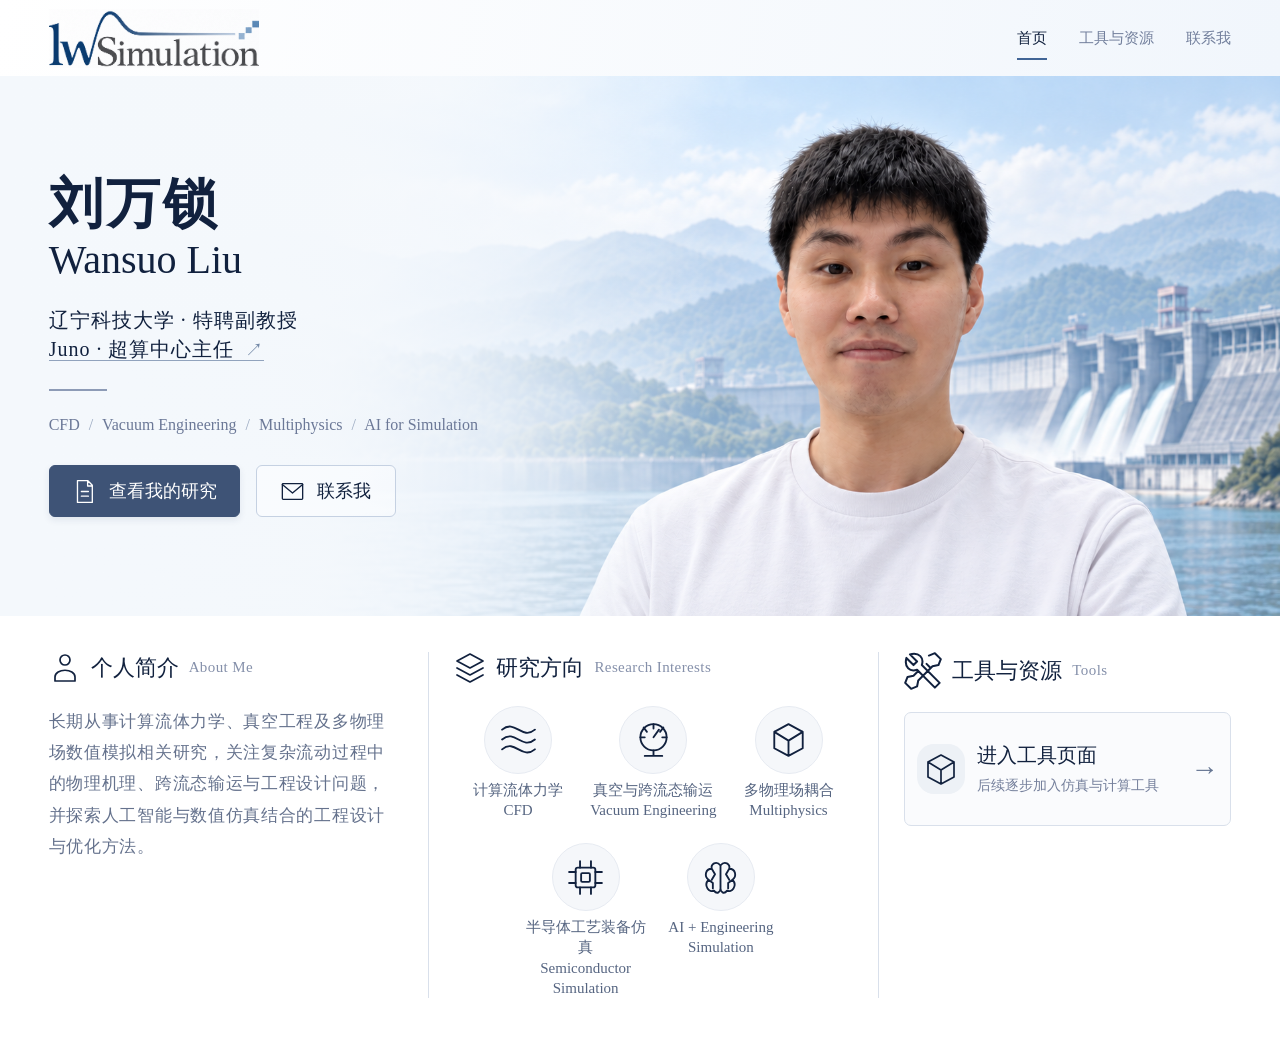
==== commit e3fb0c26: "Simplify homepage navigation" ====
--- a/index.html
+++ b/index.html
@@ -21,7 +21,7 @@
   </defs></svg>
   <header class="site-header">
     <a class="brand" href="index.html" aria-label="lwSimulation 首页"><img class="brand-logo" src="assets/lwsimulation-logo.png" width="1254" height="1254" alt="lwSimulation"></a>
-    <nav aria-label="主导航"><a class="active" href="index.html" aria-current="page">首页</a><a href="#research">研究方向</a><a href="tools.html">资源与工具</a><a href="#about">关于我</a><button type="button" data-contact>联系我</button></nav>
+    <nav aria-label="主导航"><a class="active" href="index.html" aria-current="page">首页</a><a href="tools.html">工具与资源</a><button type="button" data-contact>联系我</button></nav>
   </header>
   <main>
     <section class="hero" aria-labelledby="name">
@@ -33,7 +33,7 @@
         <p class="affiliation">辽宁科技大学 · 特聘副教授<br><a class="juno-entry" href="juno.html">Juno · 超算中心主任 <span aria-hidden="true">↗</span></a></p>
         <div class="rule"></div>
         <p class="specialties" lang="en">CFD <i>/</i> Vacuum Engineering <i>/</i> Multiphysics <i>/</i> AI for Simulation</p>
-        <div class="actions"><a class="button primary" href="#research"><svg><use href="#document"/></svg>查看我的研究</a><button class="button secondary" type="button" data-contact><svg><use href="#mail"/></svg>联系我</button></div>
+        <div class="actions"><a class="button primary" href="research.html"><svg><use href="#document"/></svg>查看我的研究</a><button class="button secondary" type="button" data-contact><svg><use href="#mail"/></svg>联系我</button></div>
       </div>
     </section>
     <div class="information">
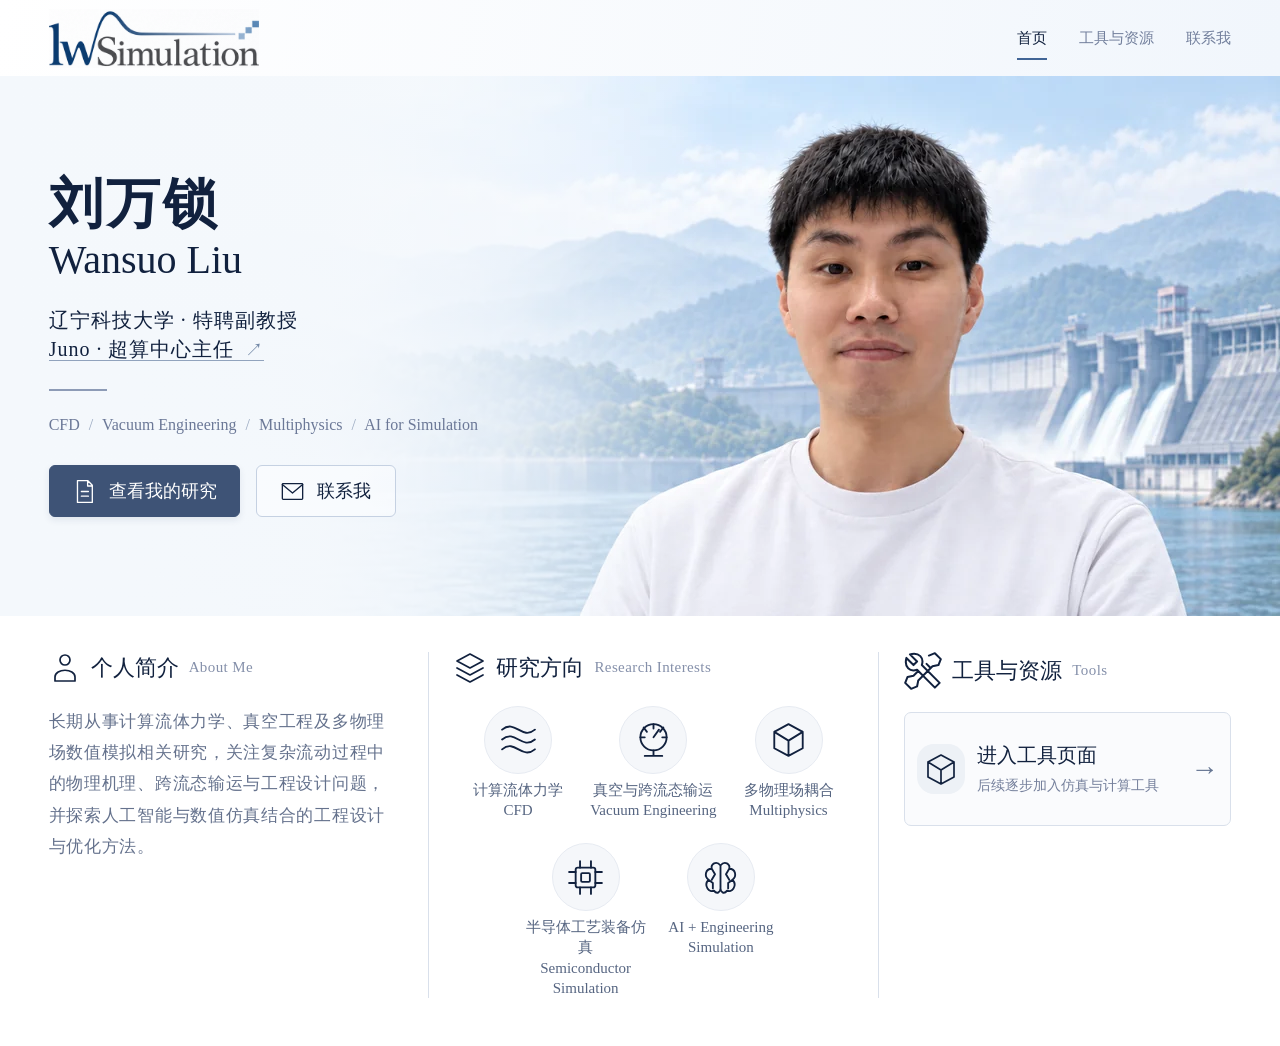
==== commit 2a1780d8: "Optimize homepage images and load research previews before full-size figures" ====
--- a/index.html
+++ b/index.html
@@ -20,13 +20,13 @@
     <symbol id="document" viewBox="0 0 32 32"><path d="M7 2h13l6 6v22H7zM20 2v7h6M12 16h9M12 22h9"/></symbol>
   </defs></svg>
   <header class="site-header">
-    <a class="brand" href="index.html" aria-label="lwSimulation 首页"><img class="brand-logo" src="assets/lwsimulation-logo.png" width="1254" height="1254" alt="lwSimulation"></a>
+    <a class="brand" href="index.html" aria-label="lwSimulation 首页"><img class="brand-logo" src="assets/lwsimulation-logo.webp" width="1254" height="1254" alt="lwSimulation"></a>
     <nav aria-label="主导航"><a class="active" href="index.html" aria-current="page">首页</a><a href="tools.html">工具与资源</a><button type="button" data-contact>联系我</button></nav>
   </header>
   <main>
     <section class="hero" aria-labelledby="name">
       <div class="hero-visual">
-      <img class="hero-art" src="assets/hero.png" alt="刘万锁身着白色上衣，背景为浅蓝色水库、水坝与群山" fetchpriority="high" width="1931" height="814">
+      <img class="hero-art" src="assets/hero-1931.webp" srcset="assets/hero-800.webp 800w, assets/hero-1280.webp 1280w, assets/hero-1931.webp 1931w" sizes="(max-width: 600px) 155vw, (max-width: 1000px) 130vw, (max-width: 1600px) 100vw, 1600px" decoding="async" alt="刘万锁身着白色上衣，背景为浅蓝色水库、水坝与群山" fetchpriority="high" width="1931" height="814">
       </div>
       <div class="hero-copy">
         <h1 id="name">刘万锁<span lang="en">Wansuo Liu</span></h1>
